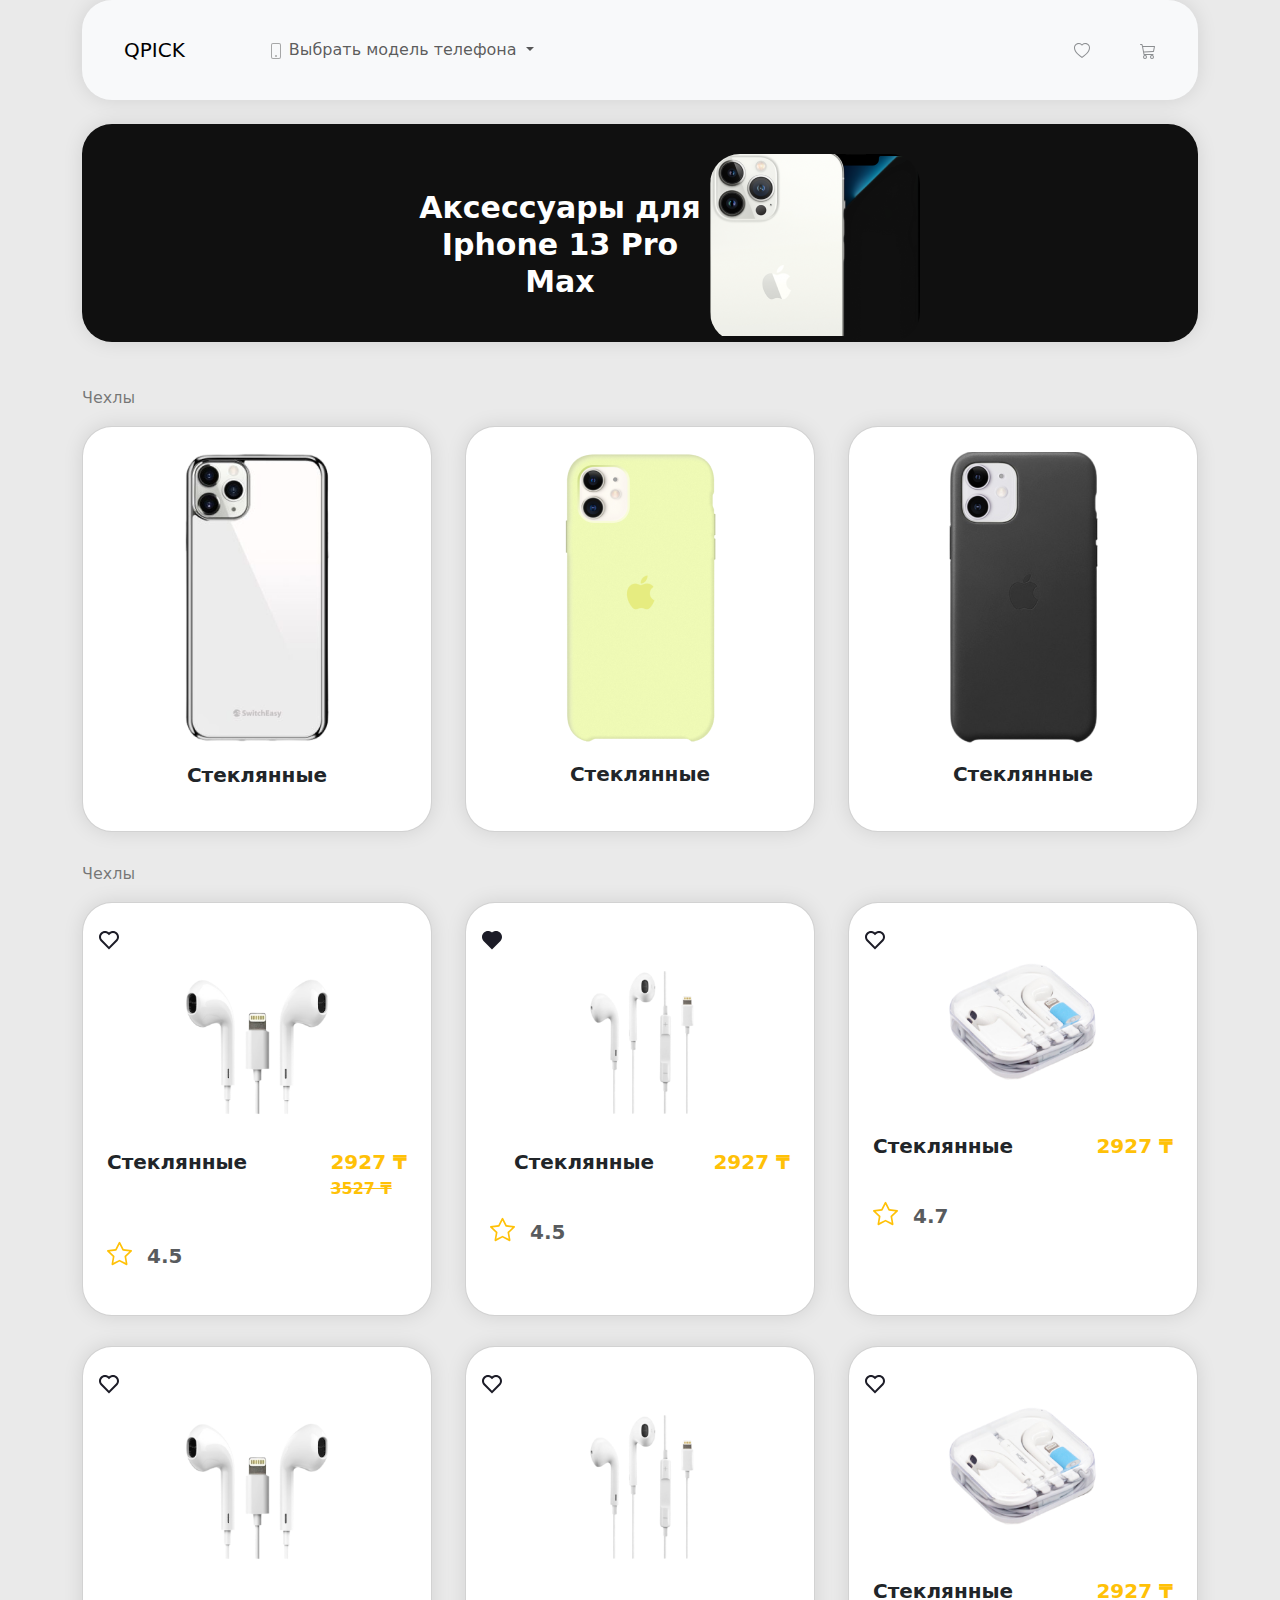
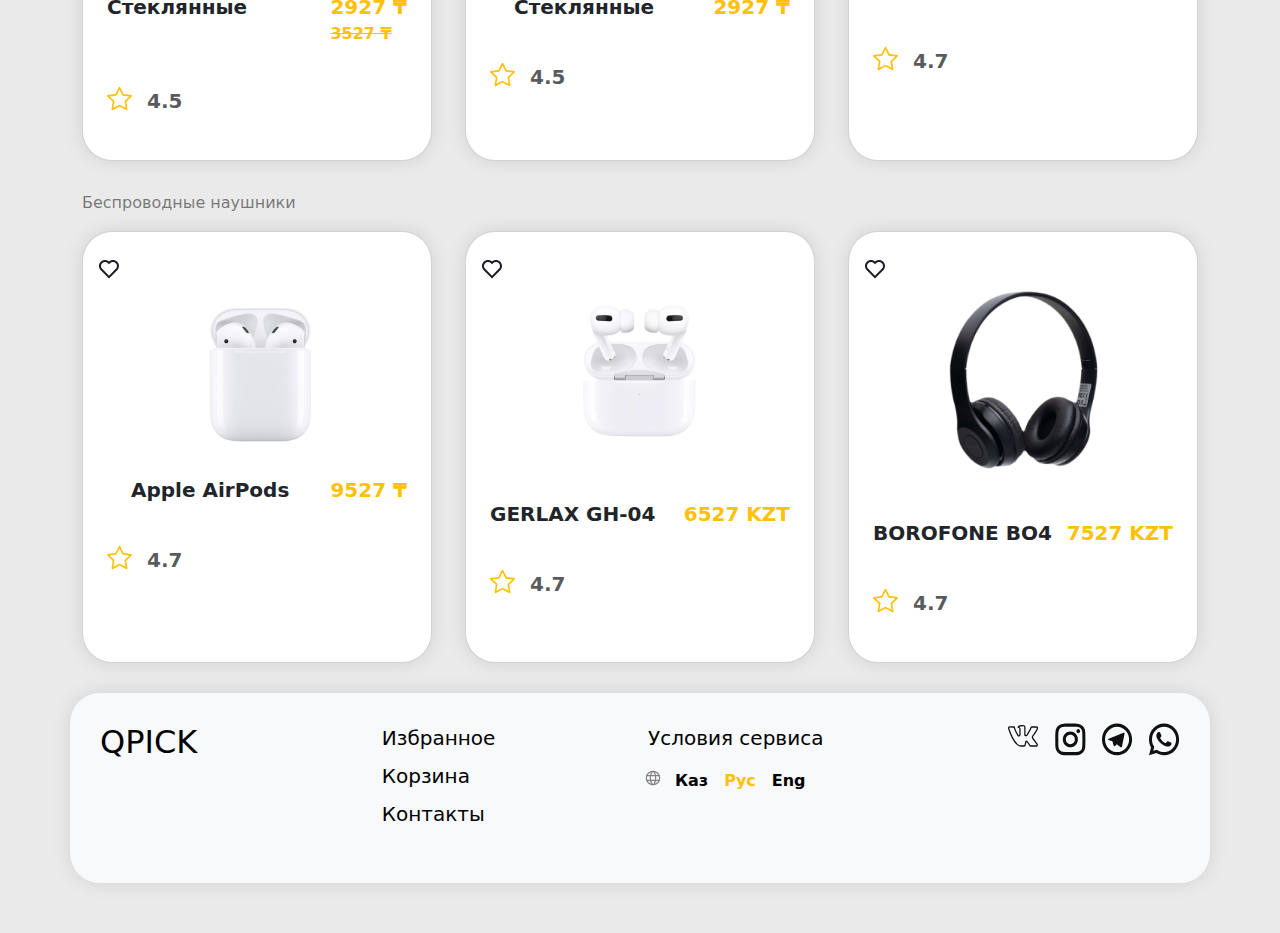
==== index.html @ 16717200 "tugalandi" ====
<!DOCTYPE html>
<html lang="en">

<head>
  <meta charset="UTF-8">
  <meta http-equiv="X-UA-Compatible" content="IE=edge">
  <meta name="viewport" content="width=device-width, initial-scale=1.0">
  <link rel="stylesheet" href="	https://cdn.jsdelivr.net/npm/bootstrap@5.2.2/dist/css/bootstrap.min.css">
  <link rel="stylesheet" href="./main.css">
  <title>Document</title>
</head>

<body>


  <header>
    <div class="container">
      <nav class="navbar navbar-expand-lg bg-light">
        <div class="container-fluid">

          <a class="navbar-brand" href="#">QPICK</a>
          <button class="navbar-toggler" type="button" data-bs-toggle="collapse"
            data-bs-target="#navbarSupportedContent" aria-controls="navbarSupportedContent" aria-expanded="false"
            aria-label="Toggle navigation">
            <span class="navbar-toggler-icon"></span>
          </button>
          <div class="collapse navbar-collapse" id="navbarSupportedContent">
            <ul class="navbar-nav me-auto mb-2 mb-lg-0">
              <li class="nav-item dropdown">
                <a class="nav-link dropdown-toggle" href="#" role="button" data-bs-toggle="dropdown"
                  aria-expanded="false">
                  <svg xmlns="http://www.w3.org/2000/svg" width="16" height="16" fill="currentColor" class="bi bi-phone"
                    viewBox="0 0 16 16">
                    <path
                      d="M11 1a1 1 0 0 1 1 1v12a1 1 0 0 1-1 1H5a1 1 0 0 1-1-1V2a1 1 0 0 1 1-1h6zM5 0a2 2 0 0 0-2 2v12a2 2 0 0 0 2 2h6a2 2 0 0 0 2-2V2a2 2 0 0 0-2-2H5z" />
                    <path d="M8 14a1 1 0 1 0 0-2 1 1 0 0 0 0 2z" />
                  </svg> Выбрать модель телефона
                </a>
                <ul class="dropdown-menu">
                  <li>
                    <!-- Button trigger modal -->

                    <div class="buttun-box">
                      <button type="button" class="btn" data-bs-toggle="modal" data-bs-target="#exampleModal">
                        iPhone 12
                      </button>

                      <!-- Modal -->
                      <button type="button" class="btn " data-bs-toggle="modal" data-bs-target="#exampleModal">
                        iPhone 12 Max
                      </button>
                      <button type="button" class="btn" data-bs-toggle="modal" data-bs-target="#exampleModal">
                        iPhone 13
                      </button>
                      <button type="button" class="btn" data-bs-toggle="modal" data-bs-target="#exampleModal">
                        iPhone 13 Max
                      </button>
                      <button type="button" class="btn text-warning" data-bs-toggle="modal" data-bs-target="#exampleModal">
                        iPhone 13 Pro Max
                      </button>
                      <button type="button" class="btn" data-bs-toggle="modal" data-bs-target="#exampleModal">
                        iPhone 14
                      </button>
                      <button type="button" class="btn" data-bs-toggle="modal" data-bs-target="#exampleModal">
                        INOI
                      </button>
                      <button type="button" class="btn" data-bs-toggle="modal" data-bs-target="#exampleModal">
                        Nokia
                      </button>
                      <button type="button" class="btn" data-bs-toggle="modal" data-bs-target="#exampleModal">
                        Oppo
                      </button>
                      <button type="button" class="btn" data-bs-toggle="modal" data-bs-target="#exampleModal">
                        Xiaomi
                      </button>
                      <button type="button" class="btn" data-bs-toggle="modal" data-bs-target="#exampleModal">
                        Realme
                      </button>
                      <button type="button" class="btn" data-bs-toggle="modal" data-bs-target="#exampleModal">
                        Samsung
                      </button>
                      <button type="button" class="btn" data-bs-toggle="modal" data-bs-target="#exampleModal">
                        Sony
                      </button>
                      <button type="button" class="btn" data-bs-toggle="modal" data-bs-target="#exampleModal">
                        Vivo
                      </button>
                    </div>
                    <div class="modal fade" id="exampleModal" tabindex="-1" aria-labelledby="exampleModalLabel"
                      aria-hidden="true">
                      <div class="modal-dialog">
                        <div class="modal-content">
                          <div class="modal-header">
                            <h1 class="modal-title fs-5" id="exampleModalLabel">Modal title</h1>
                            <button type="button" class="btn-close" data-bs-dismiss="modal" aria-label="Close"></button>
                          </div>
                          <div class="modal-body">
                            ...
                          </div>
                          <div class="modal-footer">
                            <button type="button" class="btn btn-secondary" data-bs-dismiss="modal">Close</button>
                            <button type="button" class="btn btn-primary">Save changes</button>
                          </div>
                        </div>
                      </div>
                    </div>
                  </li>
                </ul>
              </li>
            </ul>


            <div class="img">
              <svg class="header-logo-img" xmlns="http://www.w3.org/2000/svg" width="16" height="16" fill="currentColor"
                class="bi bi-heart" viewBox="0 0 16 16">
                <path
                  d="m8 2.748-.717-.737C5.6.281 2.514.878 1.4 3.053c-.523 1.023-.641 2.5.314 4.385.92 1.815 2.834 3.989 6.286 6.357 3.452-2.368 5.365-4.542 6.286-6.357.955-1.886.838-3.362.314-4.385C13.486.878 10.4.28 8.717 2.01L8 2.748zM8 15C-7.333 4.868 3.279-3.04 7.824 1.143c.06.055.119.112.176.171a3.12 3.12 0 0 1 .176-.17C12.72-3.042 23.333 4.867 8 15z" />
              </svg>

              <svg xmlns="http://www.w3.org/2000/svg" width="16" height="16" fill="currentColor" class="bi bi-cart3"
                viewBox="0 0 16 16">
                <path
                  d="M0 1.5A.5.5 0 0 1 .5 1H2a.5.5 0 0 1 .485.379L2.89 3H14.5a.5.5 0 0 1 .49.598l-1 5a.5.5 0 0 1-.465.401l-9.397.472L4.415 11H13a.5.5 0 0 1 0 1H4a.5.5 0 0 1-.491-.408L2.01 3.607 1.61 2H.5a.5.5 0 0 1-.5-.5zM3.102 4l.84 4.479 9.144-.459L13.89 4H3.102zM5 12a2 2 0 1 0 0 4 2 2 0 0 0 0-4zm7 0a2 2 0 1 0 0 4 2 2 0 0 0 0-4zm-7 1a1 1 0 1 1 0 2 1 1 0 0 1 0-2zm7 0a1 1 0 1 1 0 2 1 1 0 0 1 0-2z" />
              </svg>
            </div>
          </div>




        </div>
      </nav>
    </div>
  </header>


  <main>
    <div class="container">

      <section class="ipone">
        <div class="ipone-content">
          <h1 class="ipone__title">
            Аксессуары для
            Iphone 13 Pro Max
          </h1>
          <img class="ipone__img1" src="./img/header-ipone-img.png" alt="....">
        </div>
      </section>

      <p class="text-black-50">
        Чехлы
      </p>
      <section class="sort d-flex justify-content-between">
        <div class="card roundend" style="width: 350px;">
          <img src="./img/ipone1.png" class="card-img-top" alt="...">
          <div class="card-body">
            <p class="card-text fw-bold fs-5">Стеклянные</p>
          </div>
        </div>
        <div class="card roundend" style="width: 350px;">
          <img src="./img/sort2.png" class="card-img-top" alt="...">
          <div class="card-body">
            <p class="card-text fw-bold fs-5">Стеклянные</p>
          </div>
        </div>
        <div class="card roundend" style="width: 350px;">
          <img src="./img/sort3.png" class="card-img-top" alt="...">
          <div class="card-body">
            <p class="card-text fw-bold fs-5">Стеклянные</p>
          </div>
        </div>

      </section>
      <p class="text-black-50">
        Чехлы
      </p>
      <section class="sort d-flex justify-content-between">
        <div class="card roundend" style="width: 350px;">
          <input id="tex" type="checkbox">
          <label class="mb-2 ms-3" for="tex">
            <span class="f">
              <img src="./img/img-heart1.svg" alt="">
            </span>
            <span class="d">
              <img src="./img/heart2.svg" alt="">
            </span>
          </label>

          <img src="./img/sort4.png" class="card-img-top" alt="...">
          <div class="card-body1 d-flex justify-content-between mx-4 my-4">
            <p class="card-text fw-bold fs-5 ">Стеклянные</p>
            <p class="d-flex flex-column fs-5 fw-bolder text-warning">2927 ₸ <del class="fs-6 text-warning">3527 ₸</del>
            </p>
          </div>
          <p class="fs-5 fw-bolder text-muted ms-4"> <svg class="text-warning mb-2 me-2"
              xmlns="http://www.w3.org/2000/svg" width="25" height="25" fill="currentColor" class="bi bi-star"
              viewBox="0 0 16 16">
              <path
                d="M2.866 14.85c-.078.444.36.791.746.593l4.39-2.256 4.389 2.256c.386.198.824-.149.746-.592l-.83-4.73 3.522-3.356c.33-.314.16-.888-.282-.95l-4.898-.696L8.465.792a.513.513 0 0 0-.927 0L5.354 5.12l-4.898.696c-.441.062-.612.636-.283.95l3.523 3.356-.83 4.73zm4.905-2.767-3.686 1.894.694-3.957a.565.565 0 0 0-.163-.505L1.71 6.745l4.052-.576a.525.525 0 0 0 .393-.288L8 2.223l1.847 3.658a.525.525 0 0 0 .393.288l4.052.575-2.906 2.77a.565.565 0 0 0-.163.506l.694 3.957-3.686-1.894a.503.503 0 0 0-.461 0z" />
            </svg>
            4.5</p>
        </div>
        <div class="card roundend" style="width: 350px;">
          <input id="tex2" checked="checked" type="checkbox">
          <label class="mb-2 ms-3" for="tex2">
            <span class="f">
              <img src="./img/img-heart1.svg" alt="">
            </span>
            <span class="d">
              <img src="./img/heart2.svg" alt="">
            </span>
          </label>
          <img src="./img/sort5.png" class="card-img-top" alt="...">
          <div class="card-body1 d-flex justify-content-between mx-4 my-4">
            <p class="card-text fw-bold fs-5 mx-4">Стеклянные</p>
            <p class="d-flex flex-column fs-5 fw-bolder text-warning">2927 ₸</p>
          </div>
          <p class="fs-5 fw-bolder text-muted ms-4"> <svg class="text-warning mb-2 me-2"
              xmlns="http://www.w3.org/2000/svg" width="25" height="25" fill="currentColor" class="bi bi-star"
              viewBox="0 0 16 16">
              <path
                d="M2.866 14.85c-.078.444.36.791.746.593l4.39-2.256 4.389 2.256c.386.198.824-.149.746-.592l-.83-4.73 3.522-3.356c.33-.314.16-.888-.282-.95l-4.898-.696L8.465.792a.513.513 0 0 0-.927 0L5.354 5.12l-4.898.696c-.441.062-.612.636-.283.95l3.523 3.356-.83 4.73zm4.905-2.767-3.686 1.894.694-3.957a.565.565 0 0 0-.163-.505L1.71 6.745l4.052-.576a.525.525 0 0 0 .393-.288L8 2.223l1.847 3.658a.525.525 0 0 0 .393.288l4.052.575-2.906 2.77a.565.565 0 0 0-.163.506l.694 3.957-3.686-1.894a.503.503 0 0 0-.461 0z" />
            </svg>
            4.5</p>
        </div>
        <div class="card roundend" style="width: 350px;">
          <input id="tex3" type="checkbox">
          <label class="mb-2 ms-3" for="tex3">
            <span class="f">
              <img src="./img/img-heart1.svg" alt="">
            </span>
            <span class="d">
              <img src="./img/heart2.svg" alt="">
            </span>
          </label>
          <img src="./img/sort6.png" class="card-img-top" alt="...">
          <div class="card-body1 mt-5 mx-4 d-flex justify-content-between mx-4 my-4">
            <p class="card-text fw-bold fs-5">Стеклянные</p>
            <p class="d-flex flex-column fs-5 fw-bolder text-warning">2927 ₸</p>
          </div>
          <p class="fs-5 fw-bolder text-muted ms-4"> <svg class="text-warning mb-2 me-2"
              xmlns="http://www.w3.org/2000/svg" width="25" height="25" fill="currentColor" class="bi bi-star"
              viewBox="0 0 16 16">
              <path
                d="M2.866 14.85c-.078.444.36.791.746.593l4.39-2.256 4.389 2.256c.386.198.824-.149.746-.592l-.83-4.73 3.522-3.356c.33-.314.16-.888-.282-.95l-4.898-.696L8.465.792a.513.513 0 0 0-.927 0L5.354 5.12l-4.898.696c-.441.062-.612.636-.283.95l3.523 3.356-.83 4.73zm4.905-2.767-3.686 1.894.694-3.957a.565.565 0 0 0-.163-.505L1.71 6.745l4.052-.576a.525.525 0 0 0 .393-.288L8 2.223l1.847 3.658a.525.525 0 0 0 .393.288l4.052.575-2.906 2.77a.565.565 0 0 0-.163.506l.694 3.957-3.686-1.894a.503.503 0 0 0-.461 0z" />
            </svg>
            4.7</p>
        </div>

        <div class="card roundend" style="width: 350px;">
          <input id="tex4" type="checkbox">
          <label class="mb-2 ms-3" for="tex4">
            <span class="f">
              <img src="./img/img-heart1.svg" alt="">
            </span>
            <span class="d">
              <img src="./img/heart2.svg" alt="">
            </span>
          </label>

          <img src="./img/sort4.png" class="card-img-top" alt="...">
          <div class="card-body1 d-flex justify-content-between mx-4 my-4">
            <p class="card-text fw-bold fs-5 ">Стеклянные</p>
            <p class="d-flex flex-column fs-5 fw-bolder text-warning">2927 ₸ <del class="fs-6 text-warning">3527 ₸</del>
            </p>
          </div>
          <p class="fs-5 fw-bolder text-muted ms-4"> <svg class="text-warning mb-2 me-2"
              xmlns="http://www.w3.org/2000/svg" width="25" height="25" fill="currentColor" class="bi bi-star"
              viewBox="0 0 16 16">
              <path
                d="M2.866 14.85c-.078.444.36.791.746.593l4.39-2.256 4.389 2.256c.386.198.824-.149.746-.592l-.83-4.73 3.522-3.356c.33-.314.16-.888-.282-.95l-4.898-.696L8.465.792a.513.513 0 0 0-.927 0L5.354 5.12l-4.898.696c-.441.062-.612.636-.283.95l3.523 3.356-.83 4.73zm4.905-2.767-3.686 1.894.694-3.957a.565.565 0 0 0-.163-.505L1.71 6.745l4.052-.576a.525.525 0 0 0 .393-.288L8 2.223l1.847 3.658a.525.525 0 0 0 .393.288l4.052.575-2.906 2.77a.565.565 0 0 0-.163.506l.694 3.957-3.686-1.894a.503.503 0 0 0-.461 0z" />
            </svg>
            4.5</p>
        </div>
        <div class="card roundend" style="width: 350px;">
          <input id="tex5" type="checkbox">
          <label class="mb-2 ms-3" for="tex5">
            <span class="f">
              <img src="./img/img-heart1.svg" alt="">
            </span>
            <span class="d">
              <img src="./img/heart2.svg" alt="">
            </span>
          </label>
          <img src="./img/sort5.png" class="card-img-top" alt="...">
          <div class="card-body1 d-flex justify-content-between mx-4 my-4">
            <p class="card-text fw-bold fs-5 mx-4">Стеклянные</p>
            <p class="d-flex flex-column fs-5 fw-bolder text-warning">2927 ₸</p>
          </div>
          <p class="fs-5 fw-bolder text-muted ms-4"> <svg class="text-warning mb-2 me-2"
              xmlns="http://www.w3.org/2000/svg" width="25" height="25" fill="currentColor" class="bi bi-star"
              viewBox="0 0 16 16">
              <path
                d="M2.866 14.85c-.078.444.36.791.746.593l4.39-2.256 4.389 2.256c.386.198.824-.149.746-.592l-.83-4.73 3.522-3.356c.33-.314.16-.888-.282-.95l-4.898-.696L8.465.792a.513.513 0 0 0-.927 0L5.354 5.12l-4.898.696c-.441.062-.612.636-.283.95l3.523 3.356-.83 4.73zm4.905-2.767-3.686 1.894.694-3.957a.565.565 0 0 0-.163-.505L1.71 6.745l4.052-.576a.525.525 0 0 0 .393-.288L8 2.223l1.847 3.658a.525.525 0 0 0 .393.288l4.052.575-2.906 2.77a.565.565 0 0 0-.163.506l.694 3.957-3.686-1.894a.503.503 0 0 0-.461 0z" />
            </svg>
            4.5</p>
        </div>
        <div class="card roundend" style="width: 350px;">
          <input id="tex6" type="checkbox">
          <label class="mb-2 ms-3" for="tex6">
            <span class="f">
              <img src="./img/img-heart1.svg" alt="">
            </span>
            <span class="d">
              <img src="./img/heart2.svg" alt="">
            </span>
          </label>
          <img src="./img/sort6.png" class="card-img-top" alt="...">
          <div class="card-body1 mt-5 mx-4 d-flex justify-content-between mx-4 my-4">
            <p class="card-text fw-bold fs-5">Стеклянные</p>
            <p class="d-flex flex-column fs-5 fw-bolder text-warning">2927 ₸</p>
          </div>
          <p class="fs-5 fw-bolder text-muted ms-4"> <svg class="text-warning mb-2 me-2"
              xmlns="http://www.w3.org/2000/svg" width="25" height="25" fill="currentColor" class="bi bi-star"
              viewBox="0 0 16 16">
              <path
                d="M2.866 14.85c-.078.444.36.791.746.593l4.39-2.256 4.389 2.256c.386.198.824-.149.746-.592l-.83-4.73 3.522-3.356c.33-.314.16-.888-.282-.95l-4.898-.696L8.465.792a.513.513 0 0 0-.927 0L5.354 5.12l-4.898.696c-.441.062-.612.636-.283.95l3.523 3.356-.83 4.73zm4.905-2.767-3.686 1.894.694-3.957a.565.565 0 0 0-.163-.505L1.71 6.745l4.052-.576a.525.525 0 0 0 .393-.288L8 2.223l1.847 3.658a.525.525 0 0 0 .393.288l4.052.575-2.906 2.77a.565.565 0 0 0-.163.506l.694 3.957-3.686-1.894a.503.503 0 0 0-.461 0z" />
            </svg>
            4.7</p>
        </div>

      </section>
      <p class="text-black-50">
        Беспроводные наушники
      </p>
      <section class="sort d-flex justify-content-between">
        <div class="card roundend" style="width: 350px;">
          <input id="tex7" type="checkbox">
          <label class="mb-2 ms-3" for="tex7">
            <span class="f">
              <img src="./img/img-heart1.svg" alt="">
            </span>
            <span class="d">
              <img src="./img/heart2.svg" alt="">
            </span>
          </label>
          <img src="./img/sort7.png" class="card-img-top" alt="...">
          <div class="card-body1 d-flex justify-content-between mx-4 my-4">
            <p class="card-text fw-bold fs-5 mx-4">Apple AirPods</p>
            <p class="d-flex flex-column fs-5 fw-bolder text-warning">9527 ₸</p>
          </div>
          <p class="fs-5 fw-bolder text-muted ms-4"> <svg class="text-warning mb-2 me-2"
              xmlns="http://www.w3.org/2000/svg" width="25" height="25" fill="currentColor" class="bi bi-star"
              viewBox="0 0 16 16">
              <path
                d="M2.866 14.85c-.078.444.36.791.746.593l4.39-2.256 4.389 2.256c.386.198.824-.149.746-.592l-.83-4.73 3.522-3.356c.33-.314.16-.888-.282-.95l-4.898-.696L8.465.792a.513.513 0 0 0-.927 0L5.354 5.12l-4.898.696c-.441.062-.612.636-.283.95l3.523 3.356-.83 4.73zm4.905-2.767-3.686 1.894.694-3.957a.565.565 0 0 0-.163-.505L1.71 6.745l4.052-.576a.525.525 0 0 0 .393-.288L8 2.223l1.847 3.658a.525.525 0 0 0 .393.288l4.052.575-2.906 2.77a.565.565 0 0 0-.163.506l.694 3.957-3.686-1.894a.503.503 0 0 0-.461 0z" />
            </svg>
            4.7</p>
        </div>
        <div class="card roundend" style="width: 350px;">
          <input id="tex8" type="checkbox">
          <label class="mb-2 ms-3" for="tex8">
            <span class="f">
              <img src="./img/img-heart1.svg" alt="">
            </span>
            <span class="d">
              <img src="./img/heart2.svg" alt="">
            </span>
          </label>
          <img src="./img/sort8.png" class="card-img-top" alt="...">
          <div class="card-body1 mt-5 mx-4 d-flex justify-content-between mx-4 my-4">
            <p class="card-text fw-bold fs-5">GERLAX GH-04</p>
            <p class="d-flex flex-column fs-5 fw-bolder text-warning">6527 KZT</p>
          </div>
          <p class="fs-5 fw-bolder text-muted ms-4"> <svg class="text-warning mb-2 me-2"
              xmlns="http://www.w3.org/2000/svg" width="25" height="25" fill="currentColor" class="bi bi-star"
              viewBox="0 0 16 16">
              <path
                d="M2.866 14.85c-.078.444.36.791.746.593l4.39-2.256 4.389 2.256c.386.198.824-.149.746-.592l-.83-4.73 3.522-3.356c.33-.314.16-.888-.282-.95l-4.898-.696L8.465.792a.513.513 0 0 0-.927 0L5.354 5.12l-4.898.696c-.441.062-.612.636-.283.95l3.523 3.356-.83 4.73zm4.905-2.767-3.686 1.894.694-3.957a.565.565 0 0 0-.163-.505L1.71 6.745l4.052-.576a.525.525 0 0 0 .393-.288L8 2.223l1.847 3.658a.525.525 0 0 0 .393.288l4.052.575-2.906 2.77a.565.565 0 0 0-.163.506l.694 3.957-3.686-1.894a.503.503 0 0 0-.461 0z" />
            </svg>
            4.7</p>
        </div>
        <div class="card roundend" style="width: 350px;">
          <input id="tex9" type="checkbox">
          <label class="mb-2 ms-3" for="tex9">
            <span class="f">
              <img src="./img/img-heart1.svg" alt="">
            </span>
            <span class="d">
              <img src="./img/heart2.svg" alt="">
            </span>
          </label>
          <img src="./img/sort9.png" class="card-img-top" alt="...">
          <div class="card-body1 mt-5 mx-4 d-flex justify-content-between mx-4 my-4">
            <p class="card-text fw-bold fs-5">BOROFONE BO4</p>
            <p class="d-flex flex-column fs-5 fw-bolder text-warning">7527 KZT</p>
          </div>
          <p class="fs-5 fw-bolder text-muted ms-4"> <svg class="text-warning mb-2 me-2"
              xmlns="http://www.w3.org/2000/svg" width="25" height="25" fill="currentColor" class="bi bi-star"
              viewBox="0 0 16 16">
              <path
                d="M2.866 14.85c-.078.444.36.791.746.593l4.39-2.256 4.389 2.256c.386.198.824-.149.746-.592l-.83-4.73 3.522-3.356c.33-.314.16-.888-.282-.95l-4.898-.696L8.465.792a.513.513 0 0 0-.927 0L5.354 5.12l-4.898.696c-.441.062-.612.636-.283.95l3.523 3.356-.83 4.73zm4.905-2.767-3.686 1.894.694-3.957a.565.565 0 0 0-.163-.505L1.71 6.745l4.052-.576a.525.525 0 0 0 .393-.288L8 2.223l1.847 3.658a.525.525 0 0 0 .393.288l4.052.575-2.906 2.77a.565.565 0 0 0-.163.506l.694 3.957-3.686-1.894a.503.503 0 0 0-.461 0z" />
            </svg>
            4.7</p>
        </div>
      </section>
    </div>

  </main>
  <footer>
    <div class="container bg-light">
<div class="d-flex justify-content-between footer-box">
  <h2 class="footer__title">
    <a href="">QPICK</a>
  </h2>
  <ul class="d-flex flex-column footer__content">
    <li class="mb-2"><a class="fs-5 " href="">Избранное</a></li>
    <li class="mb-2"><a class="fs-5 " href="">Корзина</a></li>
    <li class="mb-2"><a class="fs-5 " href="">Контакты</a></li>
  </ul>
  <div class="footer-content3">
    <p>
<a class="fs-5 footer__inner__title" href="">Условия сервиса</a>
    </p>
    <ul class="ddd d-flex">
      <li><a class="sevda-li fw-bolder " href="">Каз</a></li>
      <li><a class="ms-3 fw-bolder text-warning " href="">Рус</a></li>
      <li><a class="ms-3 fw-bolder " href="">Eng</a></li>
    </ul>
  </div>
  <ul class="d-flex footer__content2">
    <li>
      <a href="">
<img src="./img/VK.svg" alt="Wk">
    </a>
  </li>
    <li>
      <a href="">
<img class="ms-3" src="./img/Instagram.svg" alt="Instagram">
    </a>
  </li>
    <li>
      <a href="">
<img class="ms-3" src="./img/Telegram.svg" alt="telegram">
    </a>
  </li>
    <li>
      <a href="">
<img class="ms-3" src="./img/Whatsapp.svg" alt="whatsaap">
    </a>
  </li>
  </ul>
</div>
    </div>

  </footer>










  <script src="https://cdn.jsdelivr.net/npm/bootstrap@5.2.2/dist/js/bootstrap.bundle.min.js"
    integrity="sha384-OERcA2EqjJCMA+/3y+gxIOqMEjwtxJY7qPCqsdltbNJuaOe923+mo//f6V8Qbsw3"
    crossorigin="anonymous"></script>
</body>

</html>
---- main.css ----
body{
  background-color: 
  #EAEAEA;
}
ul{
  list-style: none;
}
a{
  text-decoration: none;
  color: black;
}

.buttun-box{
  display: flex;
  flex-direction: column;
}
.navbar-brand{
 margin-right: 75px;
}
.header-logo-img{
  margin-right: 45px;
  opacity: 0.5;
}
.bi{
  opacity: 0.5;
}
.ipone{
  padding-left: 50px;
  background: #101010;
box-shadow: 0px 0px 20px rgba(0, 0, 0, 0.1);
border-radius: 30px;
padding-top: 30px;
margin-bottom: 44px;
margin-top: 24px;
}
.ipone__title{
  font-weight: 600;
font-size: 30px;
line-height: 37px;
color: #FFFFFF;
text-align: center;
max-width: 300px;
}
.ipone-content{
  display: flex;
  align-items: center;
  justify-content: center;
}


.ipone__img1{
  border-radius: 30px;
}



@media screen and (max-width:550px) {
  .ipone-content{
flex-direction: column;
  }
  .ipone{
    padding-left: 10px;
  }
  .ipone__img1{
    margin-top: 10px;
  }
}
.card{
  padding: 25px 0;
  margin-bottom: 30px;
  background: #FFFFFF;
box-shadow: 0px 0px 20px rgba(0, 0, 0, 0.1);
border-radius: 30px;
}
.sort{
  flex-wrap: wrap;
}
.card-img-top{
  max-width: 151px;
}
.card-body{
  margin: 0 auto;
}
.card-img-top{
  margin: 0 auto;
}
.d{
  display: none;
}
@media screen and (max-width:1200px) {
  .sort{
   
  }
}
.card-img-top::before{
  content: "";
}
input:checked + label > .f{
  display: none;
}
input:checked + label >.f + .d{
  display: block;
}
input{
  display: none;
}
.sevda-li::before{
  content: "";
  background-repeat: no-repeat;
  width: 18px;
  height: 16px;
  background-size: contain;
  display: inline-block;
  background-image: url("./img/world.svg");
  margin-right: 12px;
}
.ddd{
  margin-left: -35px;
}
.bg-light{
  background: #FFFFFF;
box-shadow: 0px 0px 20px rgba(0, 0, 0, 0.1);
border-radius: 30px;
padding: 30px;
}
footer{
  margin-bottom: 50px;
}
@media screen and (max-width:770px) {
  .footer-box{
    flex-direction: column;
  }
  .footer__title{
    margin: 0 auto;
    margin-bottom: 20px;
  }
  .footer__content{
    margin: 0 auto;
    margin-bottom: 20px;
  }
  .footer__inner__title{
    margin: 0 auto;
  }
  .ddd{
    margin: 0 ;
    padding: 0;
  }
  .footer__content2{
    margin: 0 auto;
  }
  .footer-content3{
    margin: 0 auto;
    margin-bottom: 30px;
  }
}
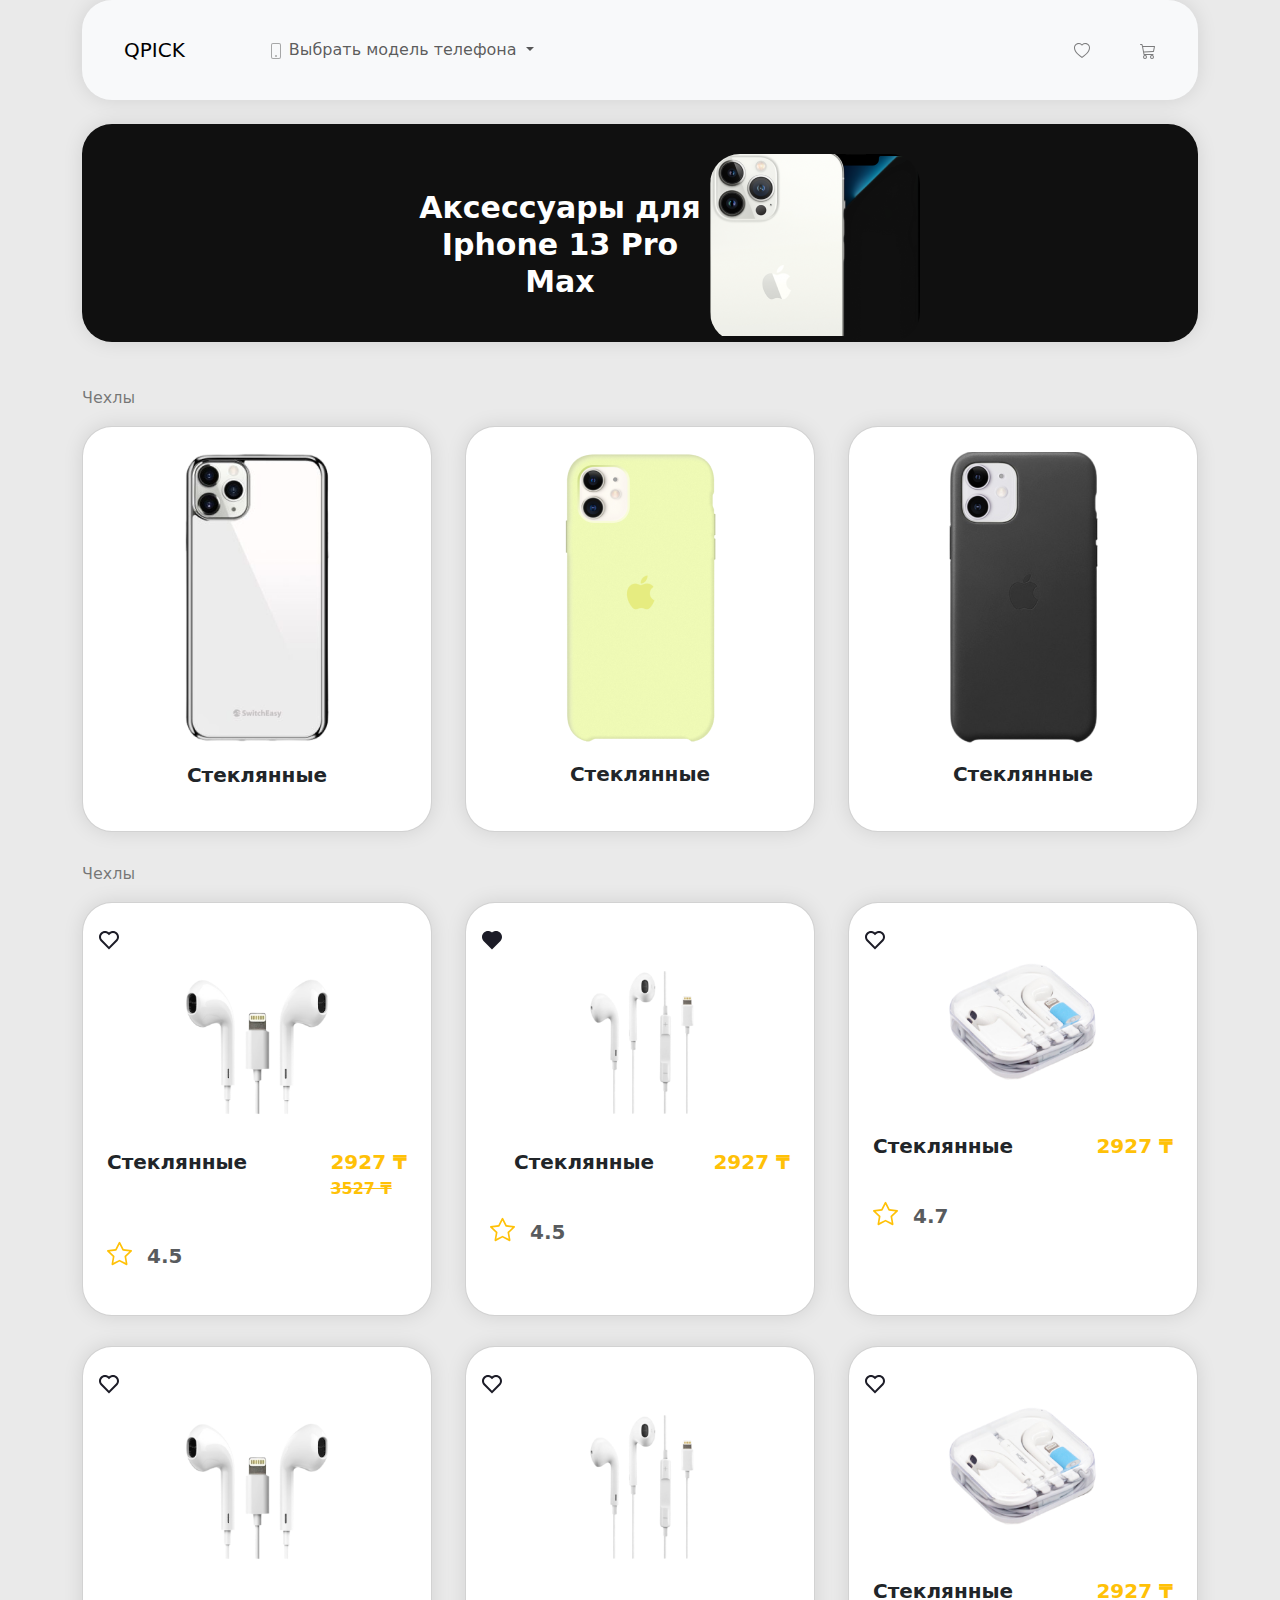
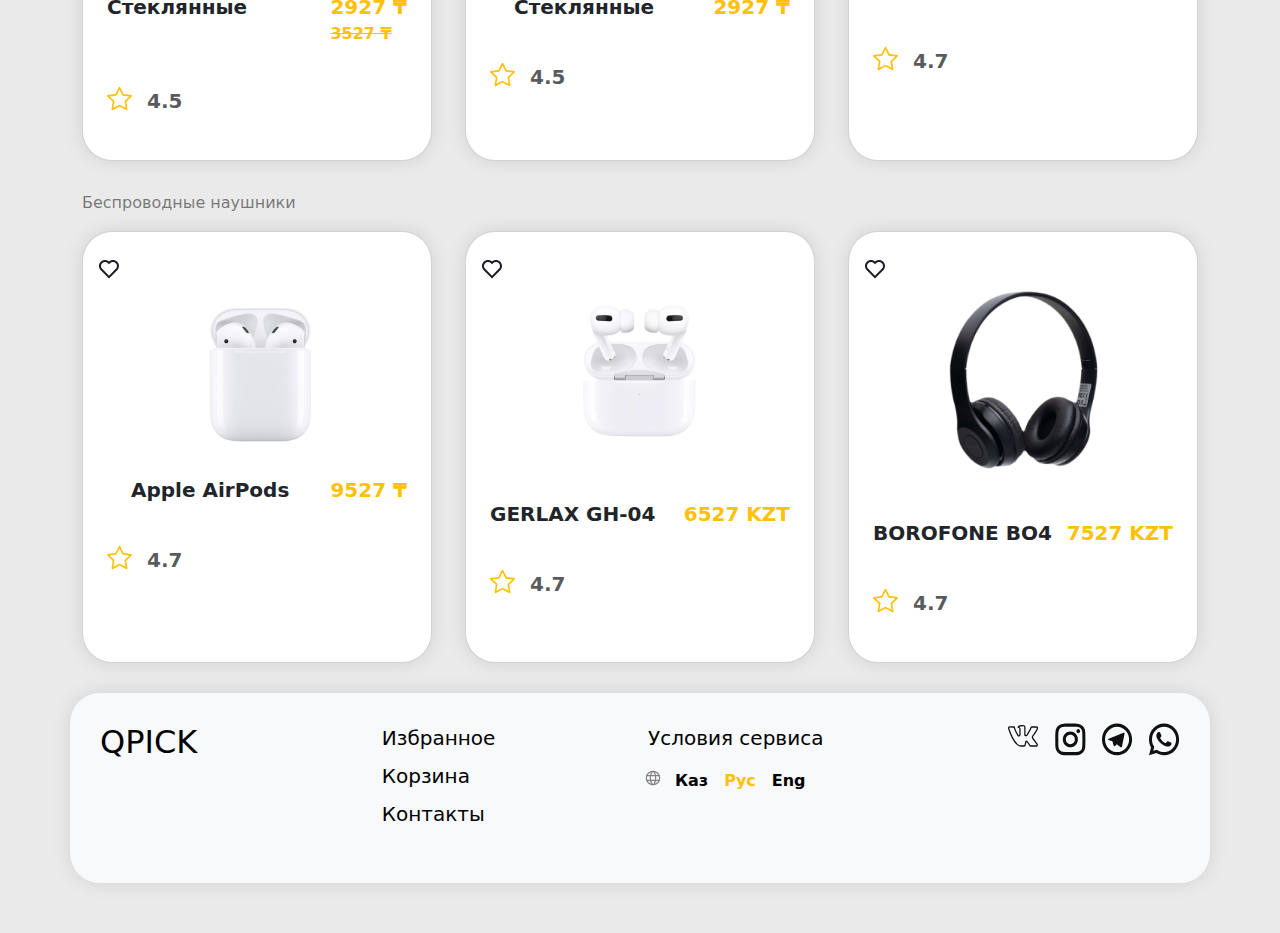
==== commit 53fbd625: "ABOUT html ham tuadi" ====
--- a/index.html
+++ b/index.html
@@ -7,7 +7,7 @@
   <meta name="viewport" content="width=device-width, initial-scale=1.0">
   <link rel="stylesheet" href="	https://cdn.jsdelivr.net/npm/bootstrap@5.2.2/dist/css/bootstrap.min.css">
   <link rel="stylesheet" href="./main.css">
-  <title>Document</title>
+  <title>phone sell</title>
 </head>
 
 <body>
@@ -55,7 +55,8 @@
                       <button type="button" class="btn" data-bs-toggle="modal" data-bs-target="#exampleModal">
                         iPhone 13 Max
                       </button>
-                      <button type="button" class="btn text-warning" data-bs-toggle="modal" data-bs-target="#exampleModal">
+                      <button type="button" class="btn text-warning" data-bs-toggle="modal"
+                        data-bs-target="#exampleModal">
                         iPhone 13 Pro Max
                       </button>
                       <button type="button" class="btn" data-bs-toggle="modal" data-bs-target="#exampleModal">
@@ -111,17 +112,22 @@
 
 
             <div class="img">
-              <svg class="header-logo-img" xmlns="http://www.w3.org/2000/svg" width="16" height="16" fill="currentColor"
-                class="bi bi-heart" viewBox="0 0 16 16">
-                <path
-                  d="m8 2.748-.717-.737C5.6.281 2.514.878 1.4 3.053c-.523 1.023-.641 2.5.314 4.385.92 1.815 2.834 3.989 6.286 6.357 3.452-2.368 5.365-4.542 6.286-6.357.955-1.886.838-3.362.314-4.385C13.486.878 10.4.28 8.717 2.01L8 2.748zM8 15C-7.333 4.868 3.279-3.04 7.824 1.143c.06.055.119.112.176.171a3.12 3.12 0 0 1 .176-.17C12.72-3.042 23.333 4.867 8 15z" />
-              </svg>
-
-              <svg xmlns="http://www.w3.org/2000/svg" width="16" height="16" fill="currentColor" class="bi bi-cart3"
-                viewBox="0 0 16 16">
-                <path
-                  d="M0 1.5A.5.5 0 0 1 .5 1H2a.5.5 0 0 1 .485.379L2.89 3H14.5a.5.5 0 0 1 .49.598l-1 5a.5.5 0 0 1-.465.401l-9.397.472L4.415 11H13a.5.5 0 0 1 0 1H4a.5.5 0 0 1-.491-.408L2.01 3.607 1.61 2H.5a.5.5 0 0 1-.5-.5zM3.102 4l.84 4.479 9.144-.459L13.89 4H3.102zM5 12a2 2 0 1 0 0 4 2 2 0 0 0 0-4zm7 0a2 2 0 1 0 0 4 2 2 0 0 0 0-4zm-7 1a1 1 0 1 1 0 2 1 1 0 0 1 0-2zm7 0a1 1 0 1 1 0 2 1 1 0 0 1 0-2z" />
-              </svg>
+              <a href="http://127.0.0.1:5502/about.html">
+
+                <svg class="header-logo-img" xmlns="http://www.w3.org/2000/svg" width="16" height="16"
+                  fill="currentColor" class="bi bi-heart" viewBox="0 0 16 16">
+                  <path
+                    d="m8 2.748-.717-.737C5.6.281 2.514.878 1.4 3.053c-.523 1.023-.641 2.5.314 4.385.92 1.815 2.834 3.989 6.286 6.357 3.452-2.368 5.365-4.542 6.286-6.357.955-1.886.838-3.362.314-4.385C13.486.878 10.4.28 8.717 2.01L8 2.748zM8 15C-7.333 4.868 3.279-3.04 7.824 1.143c.06.055.119.112.176.171a3.12 3.12 0 0 1 .176-.17C12.72-3.042 23.333 4.867 8 15z" />
+                </svg>
+              </a>
+              <a href="http://127.0.0.1:5502/about.html">
+
+                <svg xmlns="http://www.w3.org/2000/svg" width="16" height="16" fill="currentColor" class="bi bi-cart3"
+                  viewBox="0 0 16 16">
+                  <path
+                    d="M0 1.5A.5.5 0 0 1 .5 1H2a.5.5 0 0 1 .485.379L2.89 3H14.5a.5.5 0 0 1 .49.598l-1 5a.5.5 0 0 1-.465.401l-9.397.472L4.415 11H13a.5.5 0 0 1 0 1H4a.5.5 0 0 1-.491-.408L2.01 3.607 1.61 2H.5a.5.5 0 0 1-.5-.5zM3.102 4l.84 4.479 9.144-.459L13.89 4H3.102zM5 12a2 2 0 1 0 0 4 2 2 0 0 0 0-4zm7 0a2 2 0 1 0 0 4 2 2 0 0 0 0-4zm-7 1a1 1 0 1 1 0 2 1 1 0 0 1 0-2zm7 0a1 1 0 1 1 0 2 1 1 0 0 1 0-2z" />
+                </svg>
+              </a>
             </div>
           </div>
 
@@ -399,48 +405,48 @@
   </main>
   <footer>
     <div class="container bg-light">
-<div class="d-flex justify-content-between footer-box">
-  <h2 class="footer__title">
-    <a href="">QPICK</a>
-  </h2>
-  <ul class="d-flex flex-column footer__content">
-    <li class="mb-2"><a class="fs-5 " href="">Избранное</a></li>
-    <li class="mb-2"><a class="fs-5 " href="">Корзина</a></li>
-    <li class="mb-2"><a class="fs-5 " href="">Контакты</a></li>
-  </ul>
-  <div class="footer-content3">
-    <p>
-<a class="fs-5 footer__inner__title" href="">Условия сервиса</a>
-    </p>
-    <ul class="ddd d-flex">
-      <li><a class="sevda-li fw-bolder " href="">Каз</a></li>
-      <li><a class="ms-3 fw-bolder text-warning " href="">Рус</a></li>
-      <li><a class="ms-3 fw-bolder " href="">Eng</a></li>
-    </ul>
-  </div>
-  <ul class="d-flex footer__content2">
-    <li>
-      <a href="">
-<img src="./img/VK.svg" alt="Wk">
-    </a>
-  </li>
-    <li>
-      <a href="">
-<img class="ms-3" src="./img/Instagram.svg" alt="Instagram">
-    </a>
-  </li>
-    <li>
-      <a href="">
-<img class="ms-3" src="./img/Telegram.svg" alt="telegram">
-    </a>
-  </li>
-    <li>
-      <a href="">
-<img class="ms-3" src="./img/Whatsapp.svg" alt="whatsaap">
-    </a>
-  </li>
-  </ul>
-</div>
+      <div class="d-flex justify-content-between footer-box">
+        <h2 class="footer__title">
+          <a href="http://127.0.0.1:5502/about.html">QPICK</a>
+        </h2>
+        <ul class="d-flex flex-column footer__content">
+          <li class="mb-2"><a class="fs-5 " href="http://127.0.0.1:5502/about.html">Избранное</a></li>
+          <li class="mb-2"><a class="fs-5 " href="http://127.0.0.1:5502/about.html">Корзина</a></li>
+          <li class="mb-2"><a class="fs-5 " href="http://127.0.0.1:5502/about.html">Контакты</a></li>
+        </ul>
+        <div class="footer-content3">
+          <p>
+            <a class="fs-5 footer__inner__title" href="http://127.0.0.1:5502/about.html">Условия сервиса</a>
+          </p>
+          <ul class="ddd d-flex">
+            <li><a class="sevda-li fw-bolder " href="http://127.0.0.1:5502/about.html">Каз</a></li>
+            <li><a class="ms-3 fw-bolder text-warning " href="">Рус</a></li>
+            <li><a class="ms-3 fw-bolder " href="http://127.0.0.1:5502/about.html">Eng</a></li>
+          </ul>
+        </div>
+        <ul class="d-flex footer__content2">
+          <li>
+            <a href="http://127.0.0.1:5502/about.html">
+              <img src="./img/VK.svg" alt="Wk">
+            </a>
+          </li>
+          <li>
+            <a href="http://127.0.0.1:5502/about.html">
+              <img class="ms-3" src="./img/Instagram.svg" alt="Instagram">
+            </a>
+          </li>
+          <li>
+            <a href="http://127.0.0.1:5502/about.html">
+              <img class="ms-3" src="./img/Telegram.svg" alt="telegram">
+            </a>
+          </li>
+          <li>
+            <a href="http://127.0.0.1:5502/about.html">
+              <img class="ms-3" src="./img/Whatsapp.svg" alt="whatsaap">
+            </a>
+          </li>
+        </ul>
+      </div>
     </div>
 
   </footer>
--- a/main.css
+++ b/main.css
@@ -86,11 +86,6 @@
 }
 .d{
   display: none;
-}
-@media screen and (max-width:1200px) {
-  .sort{
-   
-  }
 }
 .card-img-top::before{
   content: "";
@@ -153,3 +148,122 @@
     margin-bottom: 30px;
   }
 }
+.borofone-box{
+  flex-wrap: wrap;
+}
+.about-main__img{
+  margin-left: 54px;
+}
+.boxx2{
+  padding-left: 19px;
+  padding-top: 24px;
+  padding-right: 24px;
+  background: #FFFFFF;
+box-shadow: 0px 0px 20px rgba(0, 0, 0, 0.1);
+border-radius: 30px;
+}
+.about1{
+  margin-bottom: 30px;
+}
+.borofe-end{
+  margin-top: 50px;
+  align-items: center;
+}
+@media screen and (max-width:450px){
+  .borofe-end{
+    flex-direction: column;
+  }
+  .about-main__img{
+    width: 250px;
+  }
+}
+.b00x{
+  align-items: center;
+}
+.dropdown-toggle1{
+width: 924px;
+padding: 24px 0;
+margin-top: 50px;
+border-radius: 15px;
+}
+.dropdown-item{
+  width: 900px;
+padding: 8px 0;
+}
+.menu-about{
+border-radius: 15px;
+padding-left: 20px;
+}
+.telefon__button1{
+background: #101010;
+box-shadow: 0px 0px 15px rgba(0, 0, 0, 0.5);
+border-radius: 10px;
+font-weight: 500;
+font-size: 15px;
+line-height: 18px;
+color: #FFFFFF;
+padding: 14px 86px;
+margin-bottom: 20px;
+}
+.telefon__button2{
+background: #101010;
+box-shadow: 0px 0px 15px rgba(0, 0, 0, 0.5);
+border-radius: 10px;
+font-weight: 500;
+font-size: 15px;
+line-height: 18px;
+color: #FFFFFF;
+padding: 12px 16px;
+
+}
+.telefon_button_content{
+  margin-top: 50px;
+  display: flex;
+  flex-direction: column;
+  margin-bottom: 70px;
+}
+@media screen and (max-width:1200px) {
+  .telefon__b00x{
+    flex-direction: column;
+  }
+  .telefon__button1,.telefon__button2{
+    margin: 0 auto;
+    margin-bottom: 30px;
+  }
+}
+@media screen and (max-width:1000px) {
+  .dropdown-toggle1{
+    width: 724px;
+    }
+    .dropdown-item{
+      width: 700px;
+    
+    }
+}
+@media screen and (max-width:780px) {
+  .dropdown-toggle1{
+    width: 524px;
+    }
+    .dropdown-item{
+      width: 500px;
+    
+    }
+}
+@media screen and (max-width:540px) {
+  .dropdown-toggle1{
+    width: 424px;
+    }
+    .dropdown-item{
+      width: 400px;
+    
+    }
+}
+@media screen and (max-width:450px) {
+  .dropdown-toggle1{
+    width: 324px;
+    }
+    .dropdown-item{
+      width: 300px;
+    
+    }
+}